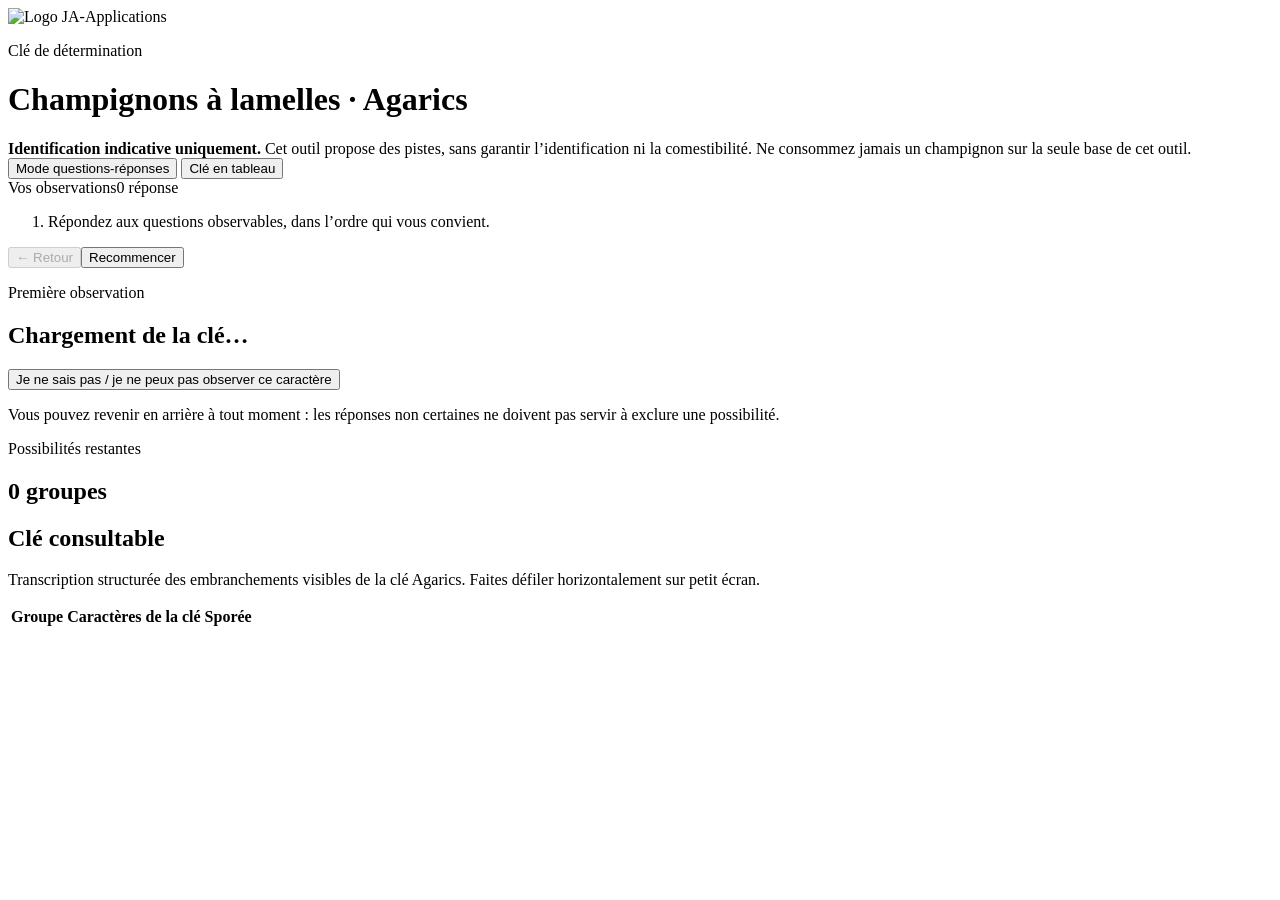
==== cle-agarics/index.html @ c144c5a5 "Ajouter la PWA Clé Agarics" ====
<!doctype html>
<html lang="fr">
  <head>
    <meta charset="utf-8">
    <meta name="viewport" content="width=device-width, initial-scale=1">
    <meta name="theme-color" content="#477b34">
    <meta name="apple-mobile-web-app-capable" content="yes">
    <meta name="apple-mobile-web-app-status-bar-style" content="default">
    <meta name="description" content="Clé d'identification indicative des agarics">
    <title>Clé Agarics — questions-réponses</title>
    <link rel="manifest" href="manifest.webmanifest">
    <link rel="apple-touch-icon" href="assets/ja-applications-logo.png">
    <link rel="stylesheet" href="styles.css">
  </head>
  <body>
    <header class="site-header">
      <div class="title-wrap">
        <img class="app-logo" src="assets/ja-applications-logo.png" width="72" height="72" alt="Logo JA-Applications">
        <div>
        <p class="eyebrow">Clé de détermination</p>
        <h1>Champignons à lamelles · Agarics</h1>
        </div>
      </div>
      <div class="warning" role="note"><strong>Identification indicative uniquement.</strong> Cet outil propose des pistes, sans garantir l’identification ni la comestibilité. Ne consommez jamais un champignon sur la seule base de cet outil.</div>
    </header>

    <main>
      <nav class="tabs" aria-label="Modes de consultation">
        <button class="tab active" data-view="guide" aria-current="page">Mode questions-réponses</button>
        <button class="tab" data-view="table">Clé en tableau</button>
      </nav>

      <section id="guide" class="view">
        <div class="guide-layout">
          <aside class="progress-panel" aria-label="Vos réponses">
            <div class="progress-title"><span>Vos observations</span><span id="progress-count">0 réponse</span></div>
            <ol id="history" class="history"><li class="muted">Répondez aux questions observables, dans l’ordre qui vous convient.</li></ol>
            <div class="actions"><button id="back" class="secondary" disabled>← Retour</button><button id="restart" class="secondary">Recommencer</button></div>
          </aside>
          <section class="question-panel" aria-live="polite">
            <p class="eyebrow" id="step-label">Première observation</p>
            <h2 id="question-title">Chargement de la clé…</h2>
            <p id="question-help" class="question-help"></p>
            <div id="answers" class="answers"></div>
            <button id="unknown" class="unknown">Je ne sais pas / je ne peux pas observer ce caractère</button>
            <p class="hint">Vous pouvez revenir en arrière à tout moment : les réponses non certaines ne doivent pas servir à exclure une possibilité.</p>
          </section>
          <aside class="results-panel">
            <p class="eyebrow">Possibilités restantes</p>
            <h2><span id="result-count">0</span> groupe<span id="plural">s</span></h2>
            <p id="result-status" class="result-status"></p>
            <div id="results" class="result-list"></div>
          </aside>
        </div>
      </section>

      <section id="table" class="view hidden">
        <div class="table-intro"><h2>Clé consultable</h2><p>Transcription structurée des embranchements visibles de la clé Agarics. Faites défiler horizontalement sur petit écran.</p></div>
        <div class="table-wrap"><table><thead><tr><th>Groupe</th><th>Caractères de la clé</th><th>Sporée</th></tr></thead><tbody id="key-table"></tbody></table></div>
      </section>
    </main>

    <dialog id="profile-dialog"><article><button class="dialog-close" aria-label="Fermer">×</button><div id="profile-content"></div></article></dialog>
    <script src="app.js"></script><script>if('serviceWorker' in navigator)navigator.serviceWorker.register('./service-worker.js');</script>
  </body>
</html>
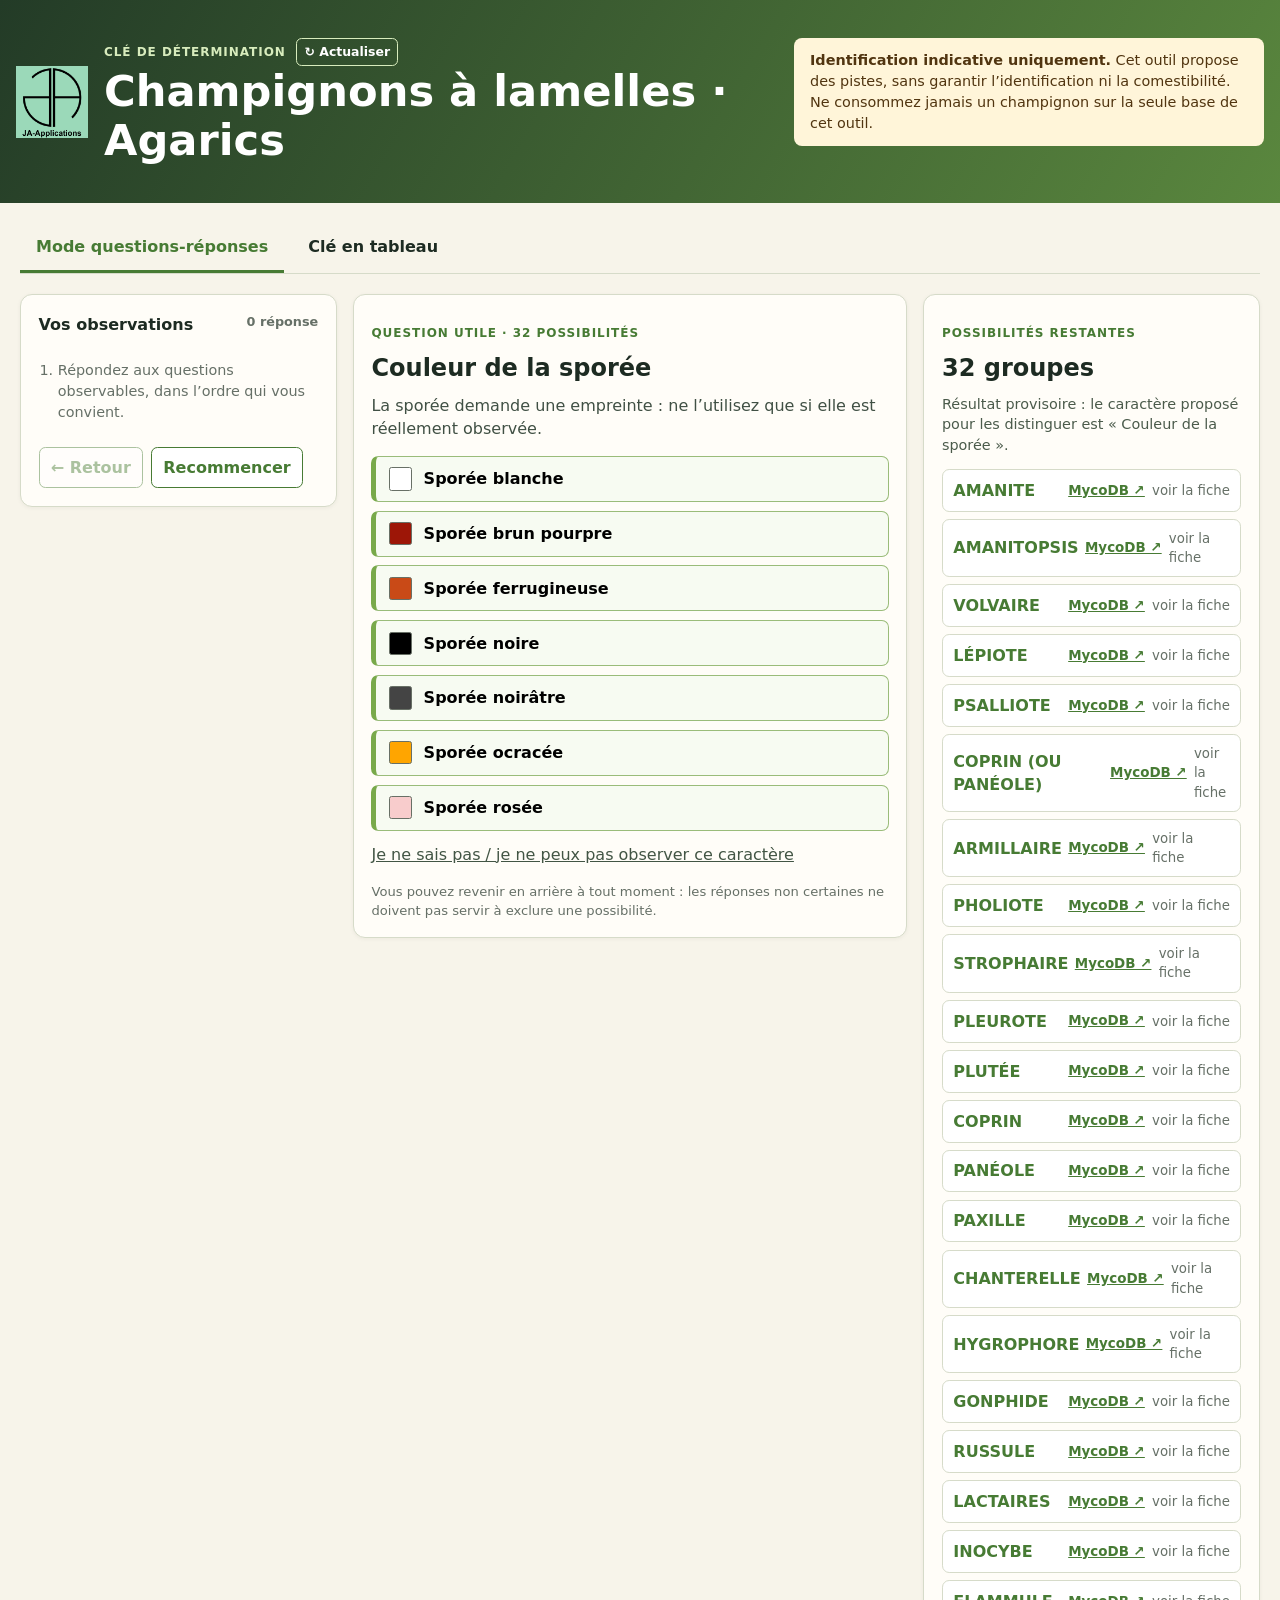
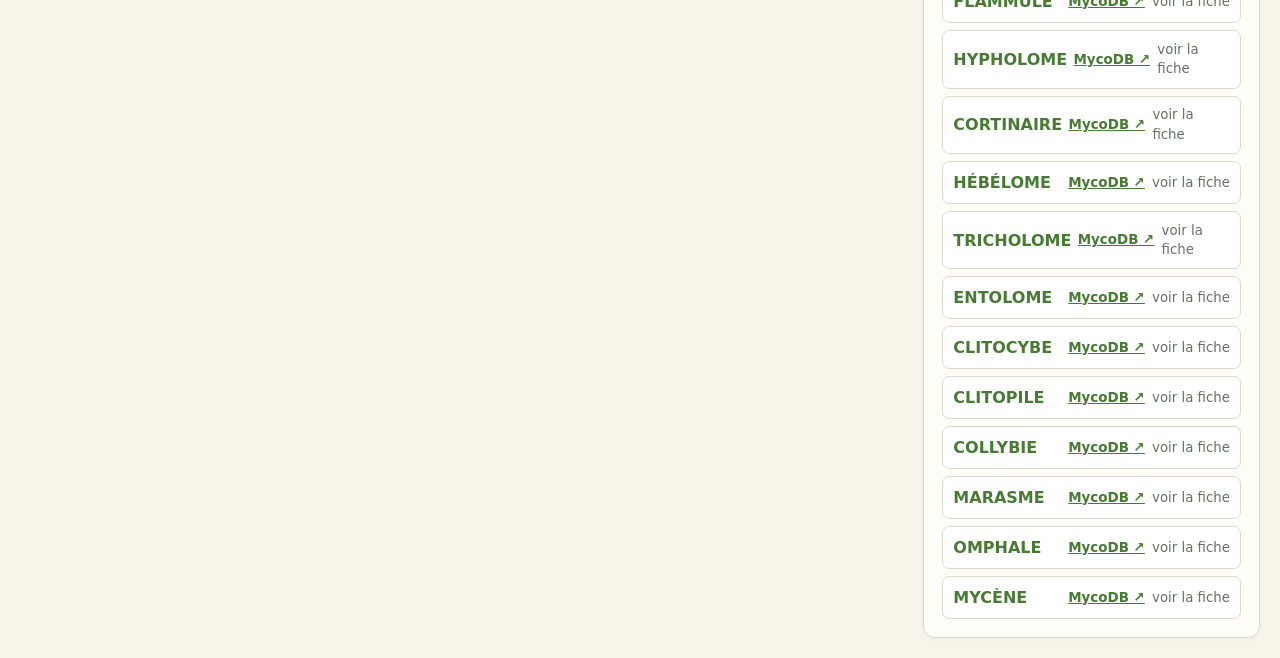
==== commit ec6d23c6: "Ajouter le bouton d’actualisation" ====
--- a/cle-agarics/index.html
+++ b/cle-agarics/index.html
@@ -17,7 +17,7 @@
       <div class="title-wrap">
         <img class="app-logo" src="assets/ja-applications-logo.png" width="72" height="72" alt="Logo JA-Applications">
         <div>
-        <p class="eyebrow">Clé de détermination</p>
+        <div class="header-meta"><p class="eyebrow">Clé de détermination</p><button id="refresh-app" class="refresh-app" type="button" title="Actualiser l’application">↻ Actualiser</button></div>
         <h1>Champignons à lamelles · Agarics</h1>
         </div>
       </div>
--- a/cle-agarics/styles.css
+++ b/cle-agarics/styles.css
@@ -0,0 +1,3 @@
+:root{--ink:#1d2b22;--moss:#477b34;--leaf:#78a94a;--cream:#f7f4ea;--paper:#fffdf8;--line:#d6dbc9;--amber:#b65f15;--danger:#7c291e;--muted:#667067}*{box-sizing:border-box}body{margin:0;font:16px/1.45 system-ui,-apple-system,BlinkMacSystemFont,"Segoe UI",sans-serif;color:var(--ink);background:var(--cream)}button{font:inherit;cursor:pointer}.site-header{padding:clamp(1.25rem,3vw,3rem) max(1rem,calc((100% - 1320px)/2));display:flex;gap:2rem;justify-content:space-between;align-items:start;background:linear-gradient(120deg,#233b27,#5a873e);color:#fff}.site-header h1{margin:.05rem 0;font-size:clamp(1.55rem,4vw,2.7rem);line-height:1.12}.eyebrow{text-transform:uppercase;letter-spacing:.08em;font-size:.75rem;font-weight:800;margin:0 0:.4rem;color:var(--moss)}.site-header .eyebrow{color:#d8ecbd}.warning{max-width:470px;padding:.75rem 1rem;border-radius:.5rem;background:#fff5d9;color:#513510;font-size:.9rem}main{max-width:1320px;margin:auto;padding:1.25rem}.tabs{display:flex;gap:.5rem;border-bottom:1px solid var(--line);margin-bottom:1.25rem}.tab{padding:.75rem 1rem;border:0;border-bottom:3px solid transparent;background:none;color:var(--ink);font-weight:700}.tab.active{color:var(--moss);border-color:var(--moss)}.guide-layout{display:grid;grid-template-columns:minmax(215px,.8fr) minmax(360px,1.4fr) minmax(230px,.85fr);gap:1rem;align-items:start}.progress-panel,.question-panel,.results-panel,.table-intro{background:var(--paper);border:1px solid var(--line);border-radius:.75rem;padding:1.1rem;box-shadow:0 1px 4px #20300d0d}.progress-title{font-weight:750;display:flex;justify-content:space-between;gap:.5rem}.progress-title span:last-child{font-size:.8rem;color:var(--muted)}.history{padding-left:1.2rem;margin:.9rem 0;max-height:340px;overflow:auto}.history li{margin:.6rem 0}.history button{border:0;background:none;color:var(--moss);padding:0;text-decoration:underline;font-size:.85rem}.muted{color:var(--muted);font-size:.9rem}.actions{display:flex;gap:.5rem;flex-wrap:wrap}.secondary{border:1px solid var(--moss);background:#fff;color:var(--moss);border-radius:.4rem;padding:.5rem .7rem;font-weight:700}.secondary:disabled{opacity:.45;cursor:not-allowed}.question-panel h2,.results-panel h2{margin:.1rem 0 .65rem;line-height:1.2}.question-help{color:#405044;margin:.25rem 0 1rem}.answers{display:grid;gap:.55rem}.answer{border:1px solid #9abc7a;border-left:5px solid var(--leaf);text-align:left;border-radius:.45rem;padding:.65rem .8rem;background:#f7fbf2;font-weight:650}.answer:hover,.answer:focus-visible{background:#e7f2d8;outline:3px solid #bddc9a}.unknown{margin-top:.75rem;border:0;background:none;color:#425544;text-decoration:underline;padding:0}.hint{font-size:.82rem;color:var(--muted);margin:1rem 0 0}.result-status{font-size:.9rem;color:#4b5b4b;margin:.2rem 0 .8rem}.result-list{display:grid;gap:.45rem}.result-card{border:1px solid var(--line);border-radius:.45rem;padding:.55rem .65rem;background:#fff;display:flex;justify-content:space-between;align-items:center;gap:.4rem}.result-card button{border:0;background:none;color:var(--moss);font-weight:800;text-align:left;padding:0}.result-card small{color:var(--muted)}.hidden{display:none}.table-intro{margin-bottom:1rem}.table-intro h2{margin:0}.table-intro p{margin:.35rem 0 0}.table-wrap{overflow:auto;border:1px solid var(--line);border-radius:.75rem;background:var(--paper)}table{width:100%;min-width:710px;border-collapse:collapse}th,td{text-align:left;vertical-align:top;padding:.75rem;border-bottom:1px solid var(--line)}th{background:#eef4e7;color:#294822}td:first-child{font-weight:800;white-space:nowrap}.trait-list{margin:0;padding-left:1.1rem}.trait-list li{margin:.15rem 0}dialog{border:0;border-radius:.8rem;padding:0;max-width:min(600px,calc(100vw - 2rem));box-shadow:0 14px 45px #0006}dialog::backdrop{background:#19312188}dialog article{position:relative;padding:1.4rem}.dialog-close{position:absolute;right:.5rem;top:.3rem;border:0;background:none;font-size:2rem;color:var(--moss)}.profile-traits{padding-left:1.15rem}.safety-note{border-left:4px solid var(--amber);padding:.65rem .8rem;background:#fff7e8;font-size:.9rem}@media(max-width:900px){.guide-layout{grid-template-columns:1fr 1fr}.question-panel{grid-column:span 2}.results-panel{grid-column:span 2}.progress-panel{order:3}.site-header{display:block}.warning{margin-top:1rem}}@media(max-width:560px){main{padding:.75rem}.guide-layout{display:block}.progress-panel,.question-panel,.results-panel{margin-bottom:.75rem}.question-panel{order:0}.site-header{padding:1rem}.tabs{overflow:auto}.tab{white-space:nowrap}}
+.result-links{display:flex;gap:.45rem;align-items:center}.mycodb-link{color:var(--moss);font-size:.84rem;font-weight:750;text-decoration:underline;white-space:nowrap}
+.title-wrap{display:flex;align-items:center;gap:1rem}.app-logo{width:72px;height:72px;object-fit:contain}.answer{display:flex;align-items:center;gap:.7rem}.spore-swatch{display:inline-block;flex:0 0 1.45em;width:1.45em;height:1.45em;border:1px solid #687066;border-radius:.16rem;background:var(--spore-color)}.header-meta{display:flex;align-items:center;gap:.65rem}.header-meta .eyebrow{margin:0}.refresh-app{border:1px solid #d8ecbd;border-radius:.35rem;padding:.25rem .45rem;background:transparent;color:#fff;font-size:.78rem;font-weight:750}.refresh-app:hover,.refresh-app:focus-visible{background:#ffffff24;outline:2px solid #fff}
